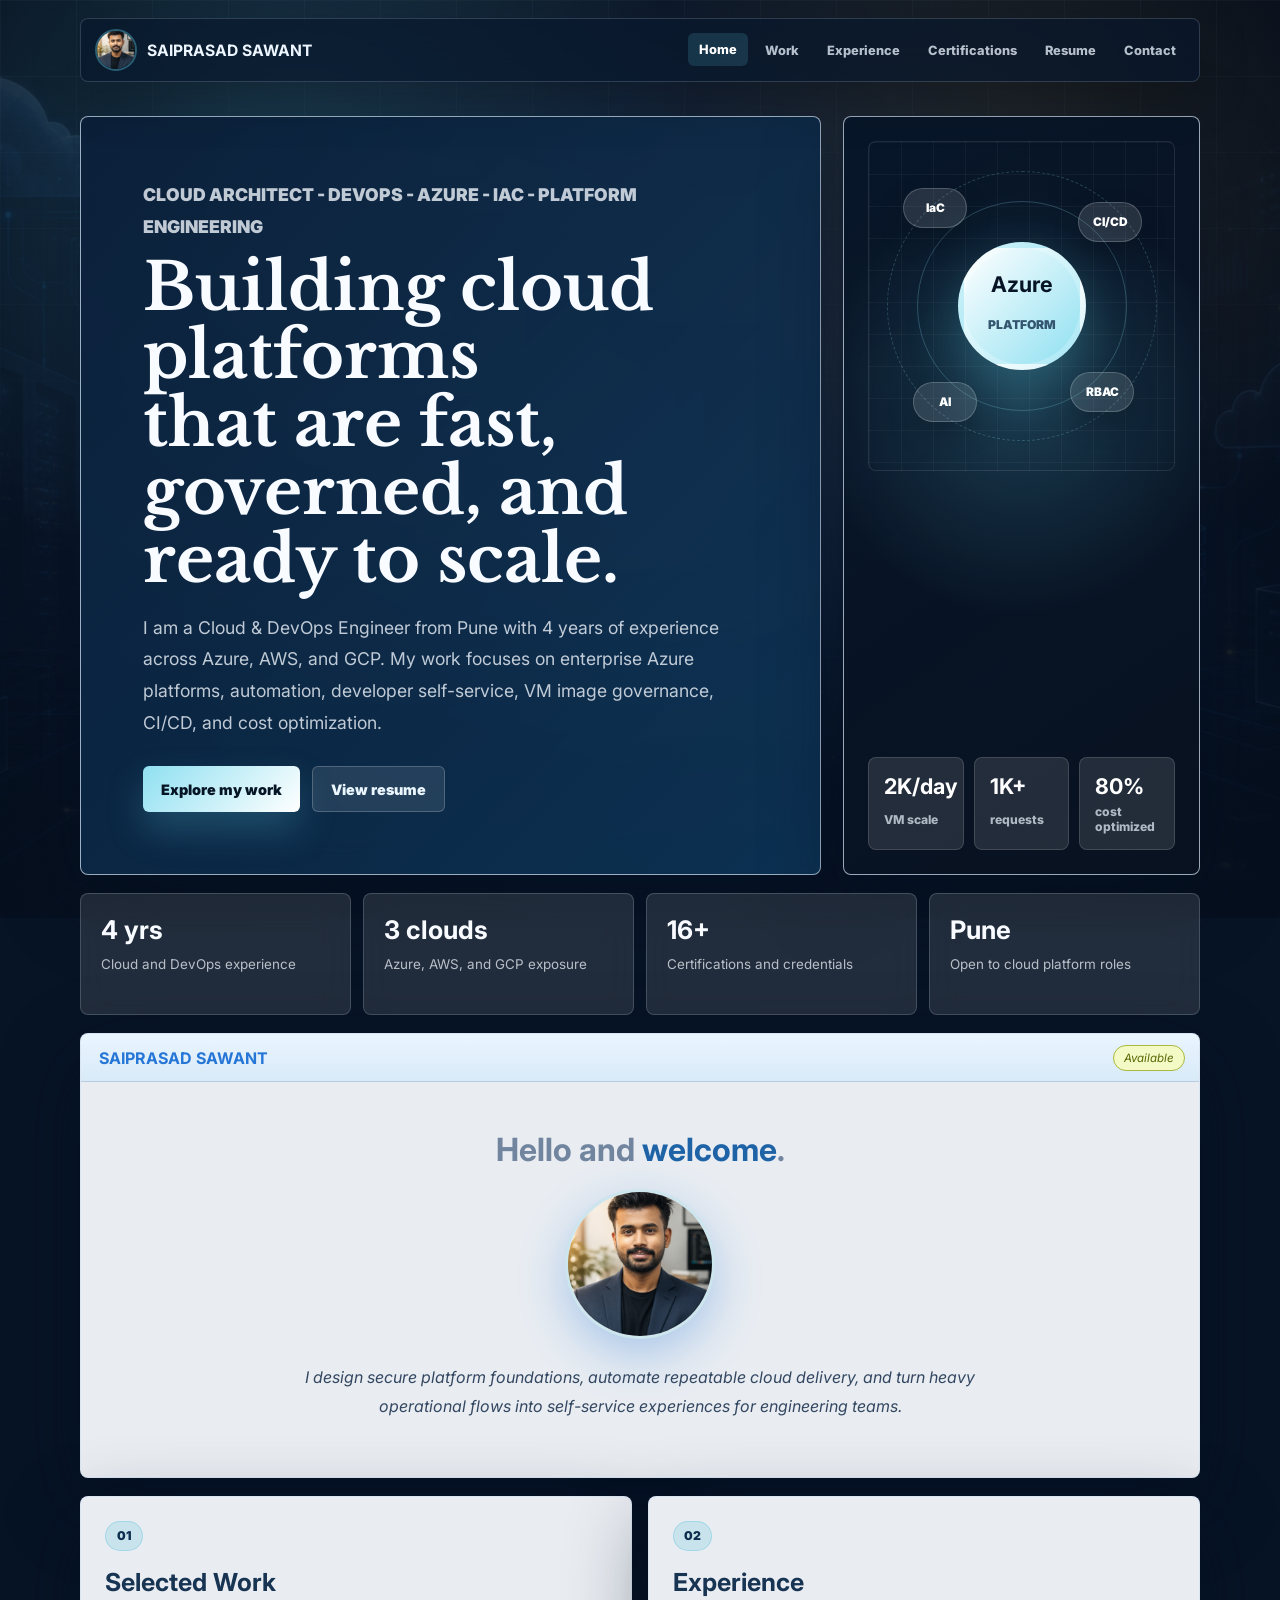
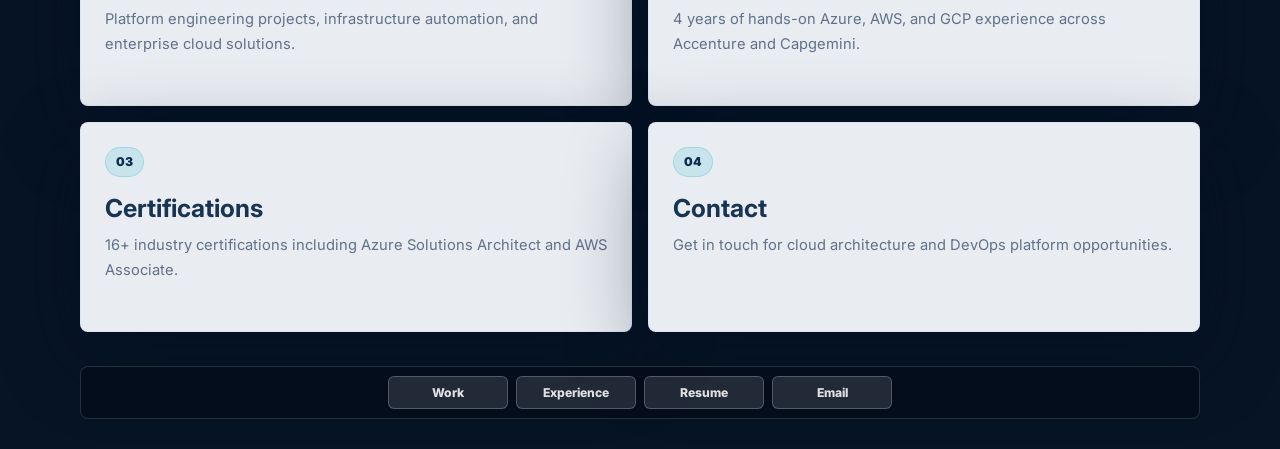
==== index.html @ 16821379 "Portfolio redesign: professional badges, profile photo in header, improved styling" ====
<!doctype html>
<html lang="en">
  <head>
    <meta charset="utf-8" />
    <meta name="viewport" content="width=device-width, initial-scale=1" />
    <meta
      name="description"
      content="Portfolio website for Saiprasad Sawant, Cloud and DevOps Engineer specializing in Azure, platform engineering, IaC, and automation."
    />
    <title>Saiprasad Sawant | Cloud & DevOps Engineer</title>
    <link rel="preconnect" href="https://fonts.googleapis.com" />
    <link rel="preconnect" href="https://fonts.gstatic.com" crossorigin />
    <link
      href="https://fonts.googleapis.com/css2?family=Inter:wght@400;500;600;700;800;900&family=Libre+Baskerville:wght@700&display=swap"
      rel="stylesheet"
    />
    <link rel="stylesheet" href="styles.css" />
  </head>
  <body data-page="home">
    <div class="backdrop" aria-hidden="true"></div>
    <div class="ambient-grid" aria-hidden="true"></div>

    <header class="shell-header">
      <a class="brand" href="index.html" aria-label="Saiprasad Sawant home">
        <img src="assets/profile-photo.jpg" alt="Saiprasad Sawant" class="brand-photo" />
        <strong>Saiprasad Sawant</strong>
      </a>
      <button class="nav-toggle" type="button" aria-label="Open navigation" aria-expanded="false">
        <span></span>
        <span></span>
        <span></span>
      </button>
      <nav class="site-nav" aria-label="Primary navigation">
        <a href="index.html" data-nav="home">Home</a>
        <a href="work.html" data-nav="work">Work</a>
        <a href="experience.html" data-nav="experience">Experience</a>
        <a href="certifications.html" data-nav="certifications">Certifications</a>
        <a href="resume.html" data-nav="resume">Resume</a>
        <a href="contact.html" data-nav="contact">Contact</a>
      </nav>
    </header>

    <main class="page-shell">
      <section class="hero-panel reveal">
        <div class="hero-copy">
          <p class="eyebrow">Cloud Architect - DevOps - Azure - IaC - Platform Engineering</p>
          <h1>Building cloud platforms that are fast, governed, and ready to scale.</h1>
          <p>
            I am a Cloud & DevOps Engineer from Pune with 4 years of experience across Azure,
            AWS, and GCP. My work focuses on enterprise Azure platforms, automation, developer
            self-service, VM image governance, CI/CD, and cost optimization.
          </p>
          <div class="hero-actions">
            <a class="button primary" href="work.html">Explore my work</a>
            <a class="button secondary" href="resume.html" target="_blank" rel="noreferrer">View resume</a>
          </div>
        </div>
        <div class="architecture-card" aria-label="Cloud platform visual summary">
          <div class="architecture-orbit" aria-hidden="true">
            <span class="orbit-ring ring-one"></span>
            <span class="orbit-ring ring-two"></span>
            <span class="orbit-ring ring-three"></span>
            <span class="node node-a">IaC</span>
            <span class="node node-b">CI/CD</span>
            <span class="node node-c">RBAC</span>
            <span class="node node-d">AI</span>
            <div class="core-node">
              <strong>Azure</strong>
              <span>Platform</span>
            </div>
          </div>
          <div class="architecture-stats">
            <div><strong>2K/day</strong><span>VM scale</span></div>
            <div><strong>1K+</strong><span>requests</span></div>
            <div><strong>80%</strong><span>cost optimized</span></div>
          </div>
        </div>
      </section>

      <section class="impact-strip reveal" aria-label="Profile summary">
        <div>
          <strong>4 yrs</strong>
          <span>Cloud and DevOps experience</span>
        </div>
        <div>
          <strong>3 clouds</strong>
          <span>Azure, AWS, and GCP exposure</span>
        </div>
        <div>
          <strong>16+</strong>
          <span>Certifications and credentials</span>
        </div>
        <div>
          <strong>Pune</strong>
          <span>Open to cloud platform roles</span>
        </div>
      </section>

      <section class="window-panel reveal" id="welcome">
        <div class="window-bar">
          <strong>SAIPRASAD SAWANT</strong>
          <span class="availability">Available</span>
        </div>
        <div class="welcome-card">
          <p class="welcome">Hello and <span>welcome</span>.</p>
          <img src="assets/profile-photo.jpg" alt="Saiprasad Sawant" class="profile-photo-large" />
          <p>
            I design secure platform foundations, automate repeatable cloud delivery, and turn
            heavy operational flows into self-service experiences for engineering teams.
          </p>
        </div>
      </section>

      <section class="route-grid reveal" aria-label="Portfolio sections">
        <a class="route-card" href="work.html">
          <span>01</span>
          <h2>Selected Work</h2>
          <p>Platform engineering projects, infrastructure automation, and enterprise cloud solutions.</p>
        </a>
        <a class="route-card" href="experience.html">
          <span>02</span>
          <h2>Experience</h2>
          <p>4 years of hands-on Azure, AWS, and GCP experience across Accenture and Capgemini.</p>
        </a>
        <a class="route-card" href="certifications.html">
          <span>03</span>
          <h2>Certifications</h2>
          <p>16+ industry certifications including Azure Solutions Architect and AWS Associate.</p>
        </a>
        <a class="route-card" href="contact.html">
          <span>04</span>
          <h2>Contact</h2>
          <p>Get in touch for cloud architecture and DevOps platform opportunities.</p>
        </a>
      </section>
    </main>

    <footer class="dock">
      <a href="work.html">Work</a>
      <a href="experience.html">Experience</a>
      <a href="resume.html" target="_blank" rel="noreferrer">Resume</a>
      <a href="mailto:saisawant2506@gmail.com">Email</a>
    </footer>

    <script src="script.js"></script>
  </body>
</html>
---- styles.css ----
:root {
  --bg: #071426;
  --ink: #132238;
  --muted: #617189;
  --line: rgba(196, 215, 235, 0.62);
  --panel: rgba(248, 251, 255, 0.94);
  --panel-strong: #ffffff;
  --blue: #2576d6;
  --blue-dark: #174b87;
  --cyan: #59c2dc;
  --green: #41b883;
  --gold: #d7a642;
  --rose: #d85c72;
  --shadow: 0 26px 80px rgba(2, 13, 31, 0.44);
}

* {
  box-sizing: border-box;
}

html {
  scroll-behavior: smooth;
  overflow-x: hidden;
}

body {
  min-height: 100vh;
  margin: 0;
  color: var(--ink);
  font-family: Inter, Arial, sans-serif;
  background: var(--bg);
  overflow-x: hidden;
}

body::before {
  position: fixed;
  inset: 0;
  z-index: -4;
  content: "";
  background: #071426;
}

a {
  color: inherit;
  text-decoration: none;
}

button,
a {
  -webkit-tap-highlight-color: transparent;
}

button {
  font: inherit;
}

.backdrop {
  position: fixed;
  inset: 0;
  z-index: -3;
  background:
    linear-gradient(180deg, rgba(5, 14, 28, 0.1), rgba(7, 20, 38, 0.9)),
    url("assets/cloud-architecture-bg.png") center / cover no-repeat;
  transform: scale(1.04);
  animation: slow-pan 22s ease-in-out infinite alternate;
}

.backdrop::after {
  position: absolute;
  inset: 0;
  content: "";
  background:
    radial-gradient(circle at 22% 20%, rgba(89, 194, 220, 0.22), transparent 26rem),
    radial-gradient(circle at 78% 22%, rgba(215, 166, 66, 0.13), transparent 24rem),
    linear-gradient(90deg, rgba(5, 14, 28, 0.7), rgba(5, 14, 28, 0.22), rgba(5, 14, 28, 0.78));
}

.ambient-grid {
  position: fixed;
  inset: 0;
  z-index: -2;
  background-image:
    linear-gradient(rgba(255, 255, 255, 0.05) 1px, transparent 1px),
    linear-gradient(90deg, rgba(255, 255, 255, 0.05) 1px, transparent 1px);
  background-size: 76px 76px;
  mask-image: linear-gradient(180deg, rgba(0, 0, 0, 0.55), transparent 72%);
}

.shell-header {
  position: sticky;
  top: 18px;
  z-index: 50;
  display: flex;
  align-items: center;
  justify-content: space-between;
  width: min(1120px, calc(100% - 32px));
  min-height: 64px;
  margin: 18px auto 0;
  padding: 10px 12px 10px 14px;
  color: #edf6ff;
  background: rgba(8, 23, 43, 0.68);
  border: 1px solid rgba(207, 226, 246, 0.18);
  border-radius: 8px;
  box-shadow: 0 16px 50px rgba(0, 0, 0, 0.24);
  backdrop-filter: blur(18px);
}

.brand {
  display: inline-flex;
  align-items: center;
  gap: 10px;
  min-width: 0;
}

.brand-photo {
  width: 42px;
  height: 42px;
  border-radius: 50%;
  object-fit: cover;
  border: 2px solid rgba(89, 194, 220, 0.4);
}

.brand span,
.avatar {
  display: grid;
  place-items: center;
  width: 42px;
  height: 42px;
  color: #ffffff;
  font-weight: 900;
  background: linear-gradient(135deg, #1f74d1, #59c2dc 58%, #d7a642);
  border: 2px solid rgba(255, 255, 255, 0.58);
  border-radius: 50%;
  box-shadow: 0 10px 26px rgba(37, 118, 214, 0.35);
}

.brand strong {
  overflow: hidden;
  font-size: 0.98rem;
  text-overflow: ellipsis;
  text-transform: uppercase;
  white-space: nowrap;
}

.site-nav {
  display: flex;
  align-items: center;
  gap: 6px;
}

.site-nav a {
  padding: 9px 11px;
  color: rgba(237, 246, 255, 0.76);
  border-radius: 6px;
  font-size: 0.8rem;
  font-weight: 800;
  transition: color 160ms ease, background 160ms ease, transform 160ms ease;
}

.site-nav a:hover,
.site-nav a.is-active {
  color: #ffffff;
  background: rgba(89, 194, 220, 0.17);
  transform: translateY(-1px);
}

.nav-toggle {
  display: none;
  width: 42px;
  height: 42px;
  border: 1px solid rgba(207, 226, 246, 0.24);
  border-radius: 6px;
  background: rgba(255, 255, 255, 0.09);
  cursor: pointer;
}

.nav-toggle span {
  display: block;
  width: 18px;
  height: 2px;
  margin: 4px auto;
  background: #d9ecff;
}

.page-shell {
  width: min(1120px, calc(100% - 32px));
  margin: 34px auto 34px;
}

.hero-panel {
  display: grid;
  grid-template-columns: minmax(0, 1.35fr) minmax(300px, 0.65fr);
  gap: 22px;
  align-items: stretch;
}

.hero-panel > *,
.route-grid > *,
.case-grid > *,
.badge-grid > * {
  min-width: 0;
}

.hero-copy,
.architecture-card,
.window-panel,
.route-card,
.page-title,
.case-card,
.toolkit-panel,
.experience-card,
.education-panel,
.badge-card,
.credential-wall,
.contact-hero,
.contact-grid a,
.contact-grid div,
.availability-panel {
  border: 1px solid rgba(213, 228, 244, 0.72);
  box-shadow: var(--shadow);
  backdrop-filter: blur(18px);
}

.hero-copy {
  min-height: 500px;
  padding: clamp(30px, 5vw, 62px);
  color: #f8fbff;
  background:
    linear-gradient(135deg, rgba(10, 30, 56, 0.94), rgba(14, 54, 89, 0.86)),
    linear-gradient(180deg, rgba(255, 255, 255, 0.08), transparent);
  border-radius: 8px;
  overflow: hidden;
}

.hero-copy h1,
.page-title h1,
.contact-hero h1 {
  margin: 12px 0 18px;
  font-family: "Libre Baskerville", Georgia, serif;
  font-size: clamp(2.25rem, 5.1vw, 4.35rem);
  line-height: 1.04;
  letter-spacing: 0;
  text-wrap: balance;
}

.hero-copy p,
.page-title p,
.contact-hero p {
  max-width: 720px;
  margin: 0;
  color: rgba(244, 248, 255, 0.78);
  font-size: clamp(1rem, 1.4vw, 1.1rem);
  line-height: 1.8;
}

.eyebrow {
  color: #8fe0f1;
  font-size: 0.75rem;
  font-weight: 900;
  letter-spacing: 0;
  text-transform: uppercase;
}

.hero-actions,
.contact-actions {
  display: flex;
  flex-wrap: wrap;
  gap: 12px;
  margin-top: 28px;
}

.button {
  display: inline-flex;
  align-items: center;
  justify-content: center;
  min-height: 46px;
  padding: 0 18px;
  border-radius: 6px;
  font-size: 0.9rem;
  font-weight: 900;
  transition: transform 160ms ease, box-shadow 160ms ease, background 160ms ease;
}

.button:hover {
  transform: translateY(-2px);
}

.button.primary {
  color: #061525;
  background: linear-gradient(135deg, #8fe0f1, #ffffff);
  box-shadow: 0 18px 36px rgba(89, 194, 220, 0.25);
}

.button.secondary {
  color: #eaf7ff;
  background: rgba(255, 255, 255, 0.1);
  border: 1px solid rgba(255, 255, 255, 0.2);
}

.architecture-card {
  display: grid;
  align-content: space-between;
  gap: 22px;
  min-height: 500px;
  padding: 24px;
  overflow: hidden;
  color: #eaf7ff;
  background:
    radial-gradient(circle at 50% 38%, rgba(89, 194, 220, 0.22), transparent 42%),
    linear-gradient(145deg, rgba(7, 22, 41, 0.96), rgba(9, 18, 33, 0.92));
  border-radius: 8px;
}

.architecture-orbit {
  position: relative;
  min-height: 330px;
  border: 1px solid rgba(255, 255, 255, 0.1);
  border-radius: 8px;
  background:
    linear-gradient(rgba(255, 255, 255, 0.04) 1px, transparent 1px),
    linear-gradient(90deg, rgba(255, 255, 255, 0.04) 1px, transparent 1px);
  background-size: 32px 32px;
}

.orbit-ring {
  position: absolute;
  inset: 50%;
  display: block;
  border: 1px solid rgba(143, 224, 241, 0.24);
  border-radius: 50%;
  transform: translate(-50%, -50%);
}

.ring-one {
  width: 210px;
  height: 210px;
}

.ring-two {
  width: 270px;
  height: 270px;
  border-style: dashed;
  animation: rotate-orbit 18s linear infinite;
}

.ring-three {
  width: 118px;
  height: 118px;
  border-color: rgba(215, 166, 66, 0.42);
}

.core-node {
  position: absolute;
  top: 50%;
  left: 50%;
  display: grid;
  place-items: center;
  width: 128px;
  height: 128px;
  color: #071426;
  background: linear-gradient(135deg, #ffffff, #8fe0f1);
  border: 6px solid rgba(255, 255, 255, 0.22);
  border-radius: 50%;
  box-shadow: 0 22px 52px rgba(89, 194, 220, 0.3);
  transform: translate(-50%, -50%);
}

.core-node strong {
  font-size: 1.35rem;
}

.core-node span {
  margin-top: -34px;
  color: #34566f;
  font-size: 0.76rem;
  font-weight: 900;
  text-transform: uppercase;
}

.node {
  position: absolute;
  display: grid;
  place-items: center;
  min-width: 64px;
  min-height: 40px;
  padding: 0 12px;
  color: #ffffff;
  background: rgba(255, 255, 255, 0.12);
  border: 1px solid rgba(255, 255, 255, 0.2);
  border-radius: 999px;
  font-size: 0.74rem;
  font-weight: 900;
  box-shadow: 0 12px 28px rgba(0, 0, 0, 0.18);
  animation: float-card 5s ease-in-out infinite;
}

.node-a {
  top: 46px;
  left: 34px;
}

.node-b {
  top: 60px;
  right: 32px;
  animation-delay: 400ms;
}

.node-c {
  right: 40px;
  bottom: 58px;
  animation-delay: 800ms;
}

.node-d {
  bottom: 48px;
  left: 44px;
  animation-delay: 1200ms;
}

.architecture-stats {
  display: grid;
  grid-template-columns: repeat(3, minmax(0, 1fr));
  gap: 10px;
}

.architecture-stats div {
  display: grid;
  gap: 5px;
  min-height: 86px;
  padding: 15px;
  background: rgba(255, 255, 255, 0.11);
  border: 1px solid rgba(255, 255, 255, 0.14);
  border-radius: 8px;
}

.architecture-stats strong {
  color: #ffffff;
  font-size: 1.35rem;
}

.architecture-stats span {
  color: rgba(234, 247, 255, 0.7);
  font-size: 0.76rem;
  font-weight: 800;
}

.impact-strip {
  display: grid;
  grid-template-columns: repeat(4, minmax(0, 1fr));
  gap: 12px;
  margin-top: 18px;
}

.impact-strip div {
  min-height: 122px;
  padding: 20px;
  color: #f8fbff;
  background: rgba(255, 255, 255, 0.11);
  border: 1px solid rgba(213, 228, 244, 0.2);
  border-radius: 8px;
  backdrop-filter: blur(16px);
  transition: transform 160ms ease, background 160ms ease;
}

.impact-strip div:hover {
  background: rgba(255, 255, 255, 0.16);
  transform: translateY(-4px);
}

.impact-strip strong {
  display: block;
  margin-bottom: 8px;
  font-size: 1.6rem;
}

.impact-strip span {
  color: rgba(244, 248, 255, 0.72);
  font-size: 0.84rem;
  line-height: 1.5;
}

.window-panel {
  position: relative;
  margin-top: 18px;
  overflow: hidden;
  background: var(--panel);
  border-radius: 8px;
}

.window-bar {
  display: grid;
  grid-template-columns: 1fr auto;
  align-items: center;
  min-height: 48px;
  padding: 0 14px 0 18px;
  color: var(--blue);
  background: linear-gradient(180deg, #eaf5ff, #d8eaf8);
  border-bottom: 1px solid #b8cbdf;
}

.availability {
  justify-self: end;
  padding: 5px 10px;
  color: #5d6805;
  background: #f3fac5;
  border: 1px solid #aab83c;
  border-radius: 999px;
  font-size: 0.72rem;
  font-style: italic;
}

.welcome-card {
  display: grid;
  justify-items: center;
  padding: 48px clamp(22px, 6vw, 76px) 56px;
  text-align: center;
  overflow: visible;
}

.welcome {
  margin: 0 0 20px;
  color: #71859f;
  font-size: clamp(1.35rem, 3vw, 2rem);
  font-weight: 700;
}

.welcome span {
  color: #1f63a7;
}

.avatar {
  width: 70px;
  height: 70px;
  margin-bottom: 16px;
}

.profile-photo {
  width: 120px;
  height: 120px;
  margin-bottom: 16px;
  border-radius: 50%;
  object-fit: cover;
  box-shadow: 0 12px 32px rgba(37, 118, 214, 0.24);
}

.profile-photo-large {
  width: 150px;
  height: 150px;
  margin-bottom: 24px;
  border-radius: 50%;
  object-fit: cover;
  box-shadow: 0 16px 48px rgba(37, 118, 214, 0.32);
  border: 3px solid rgba(89, 194, 220, 0.2);
}

.welcome-card p:last-child {
  max-width: 720px;
  margin: 0;
  color: #334761;
  font-size: 1rem;
  font-style: italic;
  line-height: 1.8;
}

.route-grid,
.case-grid,
.badge-grid {
  display: grid;
  grid-template-columns: repeat(2, minmax(0, 1fr));
  gap: 16px;
  margin-top: 18px;
}

.route-card,
.case-card,
.badge-card,
.toolkit-panel,
.experience-card,
.education-panel,
.contact-hero,
.availability-panel,
.credential-wall {
  background: var(--panel);
  border-radius: 8px;
}

.route-card {
  min-height: 210px;
  padding: 24px;
  transition: transform 180ms ease, background 180ms ease, border-color 180ms ease;
}

.route-card:hover {
  background: #ffffff;
  border-color: rgba(89, 194, 220, 0.8);
  transform: translateY(-6px);
}

.route-card span,
.case-index {
  display: inline-flex;
  align-items: center;
  justify-content: center;
  min-width: 38px;
  height: 30px;
  padding: 0 10px;
  color: #0e2e4f;
  background: rgba(89, 194, 220, 0.22);
  border: 1px solid rgba(89, 194, 220, 0.36);
  border-radius: 999px;
  font-size: 0.76rem;
  font-weight: 900;
}

.route-card h2,
.case-card h2,
.toolkit-panel h2,
.role-heading h2,
.education-panel h2,
.badge-card h2,
.availability-panel h2 {
  margin: 16px 0 10px;
  color: #183453;
  font-size: clamp(1.2rem, 2vw, 1.55rem);
}

.route-card p,
.case-card p,
.toolkit-panel p,
.role-heading p,
.education-panel p,
.badge-card p,
.availability-panel p {
  margin: 0;
  color: var(--muted);
  font-size: 0.92rem;
  line-height: 1.7;
}

.page-title {
  padding: clamp(28px, 5vw, 56px);
  color: #f8fbff;
  background: rgba(8, 23, 43, 0.72);
  border-radius: 8px;
}

.page-title h1,
.contact-hero h1 {
  max-width: 900px;
  font-size: clamp(2.1rem, 4.4vw, 3.85rem);
}

.case-grid {
  grid-template-columns: repeat(2, minmax(0, 1fr));
}

.case-card {
  min-height: 360px;
  padding: 26px;
  transition: transform 180ms ease, background 180ms ease;
}

.case-card.featured {
  background: linear-gradient(135deg, #ffffff, #eef8ff);
}

.case-card:hover,
.badge-card:hover,
.experience-card:hover {
  transform: translateY(-5px);
}

.case-card ul,
.impact-list {
  display: grid;
  gap: 10px;
  padding-left: 20px;
  margin: 18px 0 0;
  color: #344a63;
  line-height: 1.65;
}

.toolkit-panel,
.availability-panel {
  display: grid;
  gap: 20px;
  margin-top: 18px;
  padding: 28px;
}

.skill-cloud {
  display: flex;
  flex-wrap: wrap;
  gap: 10px;
}

.skill-cloud span,
.credential-wall span {
  padding: 9px 12px;
  color: #24445f;
  background: #edf6ff;
  border: 1px solid #d5e7f6;
  border-radius: 999px;
  font-size: 0.82rem;
  font-weight: 800;
}

.experience-story {
  display: grid;
  gap: 18px;
  margin-top: 18px;
}

.experience-card {
  padding: clamp(22px, 4vw, 34px);
  transition: transform 180ms ease;
}

.role-heading {
  display: grid;
  gap: 4px;
}

.role-heading h2 {
  margin-top: 4px;
}

.role-date {
  color: var(--blue);
  font-size: 0.82rem;
  font-weight: 900;
  text-transform: uppercase;
}

.impact-metrics {
  display: grid;
  grid-template-columns: repeat(3, minmax(0, 1fr));
  gap: 10px;
  margin: 20px 0;
}

.impact-metrics span {
  display: grid;
  gap: 4px;
  min-height: 86px;
  padding: 15px;
  color: #4a5f78;
  background: #f0f7ff;
  border: 1px solid #d9e9f7;
  border-radius: 8px;
  font-size: 0.8rem;
  font-weight: 800;
}

.impact-metrics strong {
  color: #17395d;
  font-size: 1.3rem;
}

.education-panel {
  display: flex;
  align-items: center;
  justify-content: space-between;
  gap: 18px;
  margin-top: 18px;
  padding: 26px;
}

.education-panel strong {
  display: grid;
  place-items: center;
  width: 96px;
  height: 96px;
  color: #ffffff;
  background: linear-gradient(135deg, var(--blue), var(--cyan));
  border-radius: 50%;
  box-shadow: 0 18px 36px rgba(37, 118, 214, 0.26);
}

.badge-card {
  display: grid;
  grid-template-columns: 116px 1fr;
  gap: 18px;
  align-items: center;
  min-height: 168px;
  padding: 22px;
  transition: transform 180ms ease, border-color 180ms ease;
}

.badge-card:hover {
  border-color: rgba(89, 194, 220, 0.78);
}

.badge-card img {
  width: 108px;
  height: 108px;
  object-fit: contain;
  filter: drop-shadow(0 12px 20px rgba(20, 54, 92, 0.18));
}

.credential-wall {
  display: flex;
  flex-wrap: wrap;
  gap: 10px;
  margin-top: 18px;
  padding: 24px;
}

.contact-hero {
  display: grid;
  grid-template-columns: 1fr auto;
  gap: 24px;
  align-items: end;
  padding: clamp(28px, 5vw, 56px);
  color: #f8fbff;
  background: rgba(8, 23, 43, 0.76);
  border-radius: 8px;
}

.contact-actions {
  justify-content: flex-end;
  min-width: 230px;
}

.contact-grid {
  display: grid;
  grid-template-columns: repeat(3, minmax(0, 1fr));
  gap: 14px;
  margin-top: 18px;
}

.contact-grid a,
.contact-grid div {
  display: grid;
  gap: 8px;
  min-height: 124px;
  padding: 22px;
  overflow-wrap: anywhere;
  background: var(--panel);
  border-radius: 8px;
}

.contact-grid span {
  color: var(--blue);
  font-size: 0.76rem;
  font-weight: 900;
  text-transform: uppercase;
}

.contact-grid strong {
  color: #1b3858;
  font-size: 1rem;
}

.dock {
  width: min(1120px, calc(100% - 32px));
  margin: 0 auto 30px;
  display: flex;
  justify-content: center;
  gap: 8px;
  padding: 9px 12px;
  background: rgba(3, 9, 18, 0.42);
  border: 1px solid rgba(255, 255, 255, 0.14);
  border-radius: 8px;
  backdrop-filter: blur(14px);
}

.dock a {
  min-width: 120px;
  padding: 8px 12px;
  color: rgba(255, 255, 255, 0.86);
  background: rgba(255, 255, 255, 0.12);
  border: 1px solid rgba(255, 255, 255, 0.22);
  border-radius: 6px;
  font-size: 0.76rem;
  font-weight: 800;
  text-align: center;
}

.dock a:hover {
  color: #ffffff;
  background: rgba(37, 118, 214, 0.5);
}

.reveal {
  opacity: 0;
  transform: translateY(18px);
}

.reveal.is-visible {
  opacity: 1;
  transform: translateY(0);
  transition: opacity 650ms ease, transform 650ms ease;
}

.route-card:nth-child(2),
.case-card:nth-child(2),
.badge-card:nth-child(2) {
  transition-delay: 80ms;
}

.route-card:nth-child(3),
.case-card:nth-child(3),
.badge-card:nth-child(3) {
  transition-delay: 150ms;
}

.route-card:nth-child(4),
.case-card:nth-child(4),
.badge-card:nth-child(4) {
  transition-delay: 220ms;
}

.resume-body {
  color: #17283d;
  background: #eef3f8;
}

.resume-body::before,
.resume-body .backdrop,
.resume-body .ambient-grid {
  display: none;
}

.resume-toolbar {
  position: sticky;
  top: 0;
  z-index: 5;
  display: flex;
  justify-content: center;
  align-items: center;
  gap: 10px;
  padding: 12px;
  background: rgba(238, 243, 248, 0.86);
  border-bottom: 1px solid #d4dee9;
  backdrop-filter: blur(12px);
}

.resume-toolbar a,
.resume-toolbar button {
  display: inline-flex;
  align-items: center;
  justify-content: center;
  min-width: 86px;
  min-height: 44px;
  padding: 0 14px;
  color: #ffffff;
  background: #1f63a7;
  border: 0;
  border-radius: 6px;
  font-weight: 800;
  cursor: pointer;
}

.resume-document {
  width: min(900px, calc(100% - 28px));
  margin: 28px auto 56px;
  padding: clamp(28px, 5vw, 58px);
  background: #ffffff;
  border: 1px solid #d6e0ea;
  border-radius: 8px;
  box-shadow: 0 24px 70px rgba(35, 59, 88, 0.18);
}

.resume-head {
  text-align: center;
}

.resume-document h1 {
  margin: 0 0 8px;
  font-size: clamp(2rem, 4vw, 3rem);
  text-transform: uppercase;
}

.resume-document h2 {
  margin: 28px 0 10px;
  padding-bottom: 8px;
  color: #174b87;
  border-bottom: 1px solid #d8e4ef;
  font-size: 1rem;
  text-transform: uppercase;
}

.resume-document h3 {
  margin: 18px 0 6px;
  color: #17283d;
}

.resume-document p,
.resume-document li {
  color: #344a63;
  line-height: 1.65;
}

.resume-document ul {
  padding-left: 20px;
}

@keyframes slow-pan {
  from {
    transform: scale(1.04) translate3d(-10px, -8px, 0);
  }
  to {
    transform: scale(1.08) translate3d(12px, 8px, 0);
  }
}

@keyframes float-card {
  0%,
  100% {
    transform: translateY(0);
  }
  50% {
    transform: translateY(-6px);
  }
}

@keyframes rotate-orbit {
  from {
    transform: translate(-50%, -50%) rotate(0deg);
  }
  to {
    transform: translate(-50%, -50%) rotate(360deg);
  }
}

@media (prefers-reduced-motion: reduce) {
  *,
  *::before,
  *::after {
    scroll-behavior: auto !important;
    animation-duration: 0.001ms !important;
    animation-iteration-count: 1 !important;
    transition-duration: 0.001ms !important;
  }

  .reveal {
    opacity: 1;
    transform: none;
  }
}

@media (max-width: 900px) {
  .shell-header {
    top: 10px;
    width: min(100% - 20px, 1120px);
  }

  .nav-toggle {
    display: block;
  }

  .site-nav {
    position: absolute;
    top: calc(100% + 10px);
    right: 0;
    left: 0;
    display: grid;
    gap: 4px;
    padding: 10px;
    background: rgba(8, 23, 43, 0.96);
    border: 1px solid rgba(207, 226, 246, 0.18);
    border-radius: 8px;
    box-shadow: 0 22px 60px rgba(0, 0, 0, 0.3);
    opacity: 0;
    pointer-events: none;
    transform: translateY(-8px);
    transition: opacity 160ms ease, transform 160ms ease;
  }

  .site-nav.is-open {
    opacity: 1;
    pointer-events: auto;
    transform: translateY(0);
  }

  .site-nav a {
    padding: 13px 14px;
  }

  .hero-panel,
  .contact-hero {
    grid-template-columns: 1fr;
  }

  .hero-copy {
    min-height: auto;
  }

  .architecture-card {
    min-height: auto;
  }

  .impact-strip,
  .impact-metrics,
  .contact-grid {
    grid-template-columns: repeat(2, minmax(0, 1fr));
  }

  .contact-actions {
    justify-content: flex-start;
  }
}

@media (max-width: 700px) {
  .page-shell {
    width: min(100% - 18px, 1120px);
    margin-top: 22px;
  }

  .brand strong {
    max-width: 180px;
  }

  .hero-copy h1,
  .page-title h1,
  .contact-hero h1 {
    font-size: clamp(1.95rem, 8.6vw, 2.45rem);
  }

  .architecture-orbit {
    min-height: 280px;
  }

  .ring-one {
    width: 170px;
    height: 170px;
  }

  .ring-two {
    width: 220px;
    height: 220px;
  }

  .core-node {
    width: 108px;
    height: 108px;
  }

  .node {
    min-width: 54px;
    min-height: 34px;
    font-size: 0.68rem;
  }

  .architecture-stats {
    grid-template-columns: 1fr;
  }

  .impact-strip,
  .route-grid,
  .case-grid,
  .badge-grid,
  .impact-metrics,
  .contact-grid {
    grid-template-columns: 1fr;
  }

  .badge-card {
    grid-template-columns: 86px 1fr;
  }

  .badge-card img {
    width: 82px;
    height: 82px;
  }

  .education-panel {
    align-items: flex-start;
    flex-direction: column;
  }

  .dock {
    flex-wrap: wrap;
  }

  .dock a {
    flex: 1 1 calc(50% - 12px);
    min-width: 0;
  }
}

@media (max-width: 430px) {
  .shell-header {
    min-height: 58px;
  }

  .brand span {
    width: 36px;
    height: 36px;
  }

  .brand strong {
    max-width: 142px;
    font-size: 0.82rem;
  }

  .hero-actions,
  .contact-actions,
  .resume-toolbar {
    display: grid;
  }

  .hero-copy,
  .page-title,
  .contact-hero {
    padding: 24px;
  }

  .button,
  .resume-toolbar a,
  .resume-toolbar button {
    width: 100%;
  }

  .availability {
    display: none;
  }
}

@media print {
  .resume-toolbar {
    display: none;
  }

  .resume-document {
    width: 100%;
    margin: 0;
    padding: 0;
    border: 0;
    box-shadow: none;
  }
}
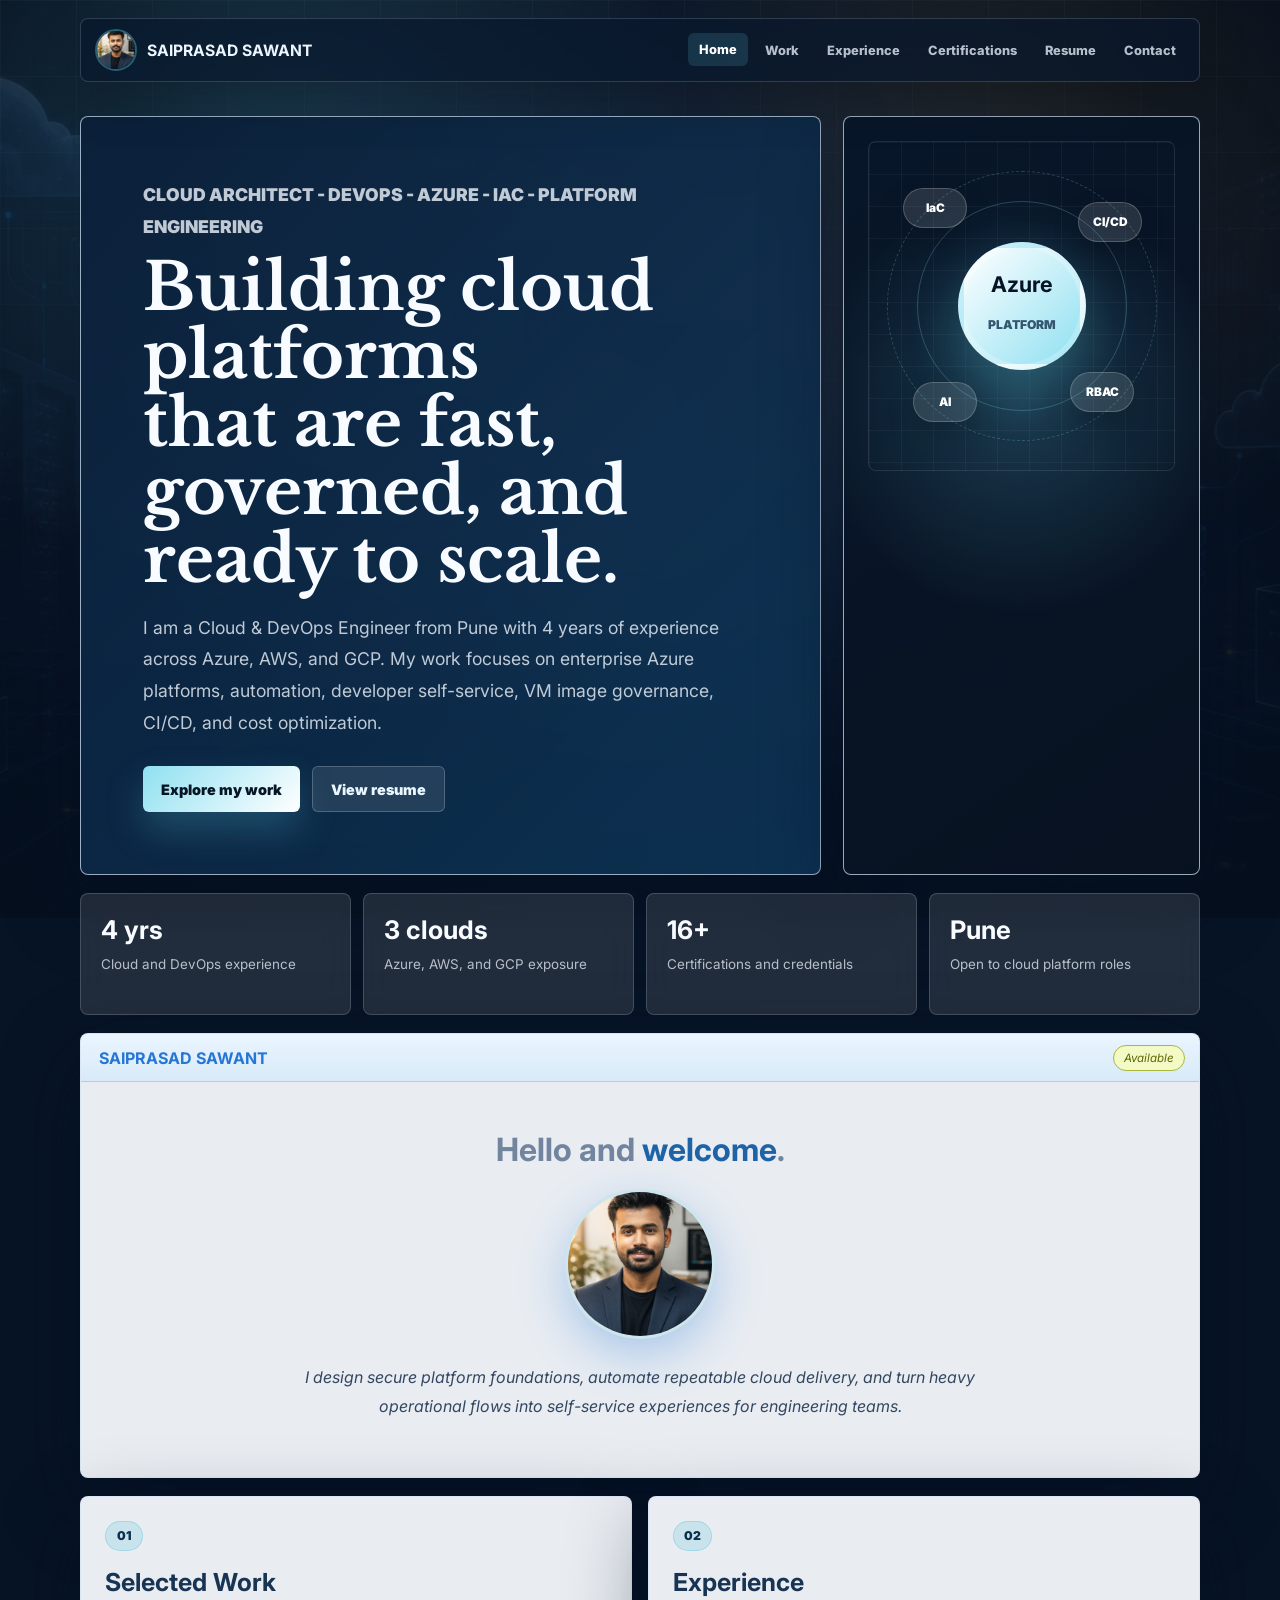
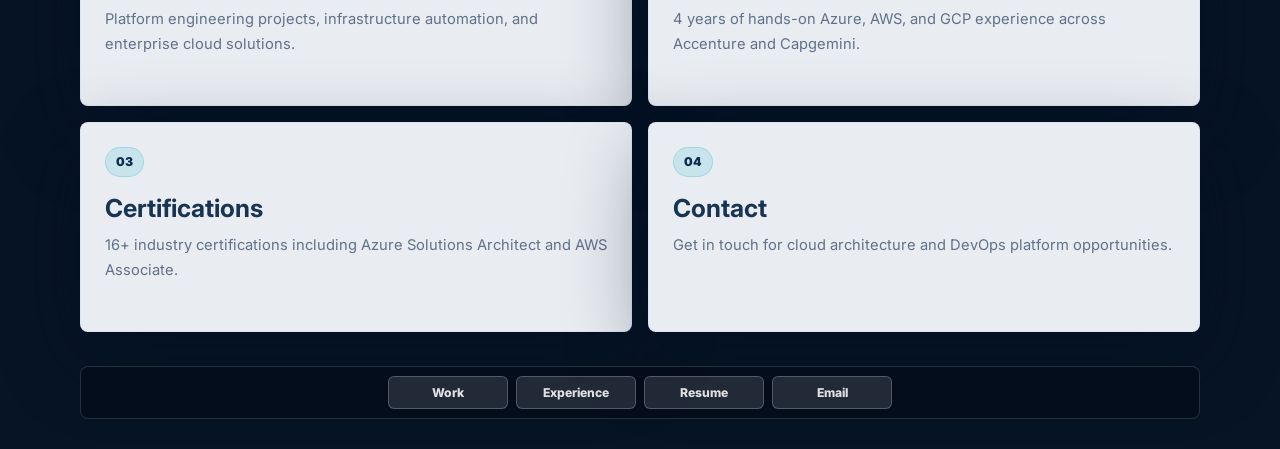
==== commit d5b7b9dc: "Upgrade certification badges to professional certified designs and remove limiting homepage stats - " ====
--- a/index.html
+++ b/index.html
@@ -68,11 +68,6 @@
               <strong>Azure</strong>
               <span>Platform</span>
             </div>
-          </div>
-          <div class="architecture-stats">
-            <div><strong>2K/day</strong><span>VM scale</span></div>
-            <div><strong>1K+</strong><span>requests</span></div>
-            <div><strong>80%</strong><span>cost optimized</span></div>
           </div>
         </div>
       </section>
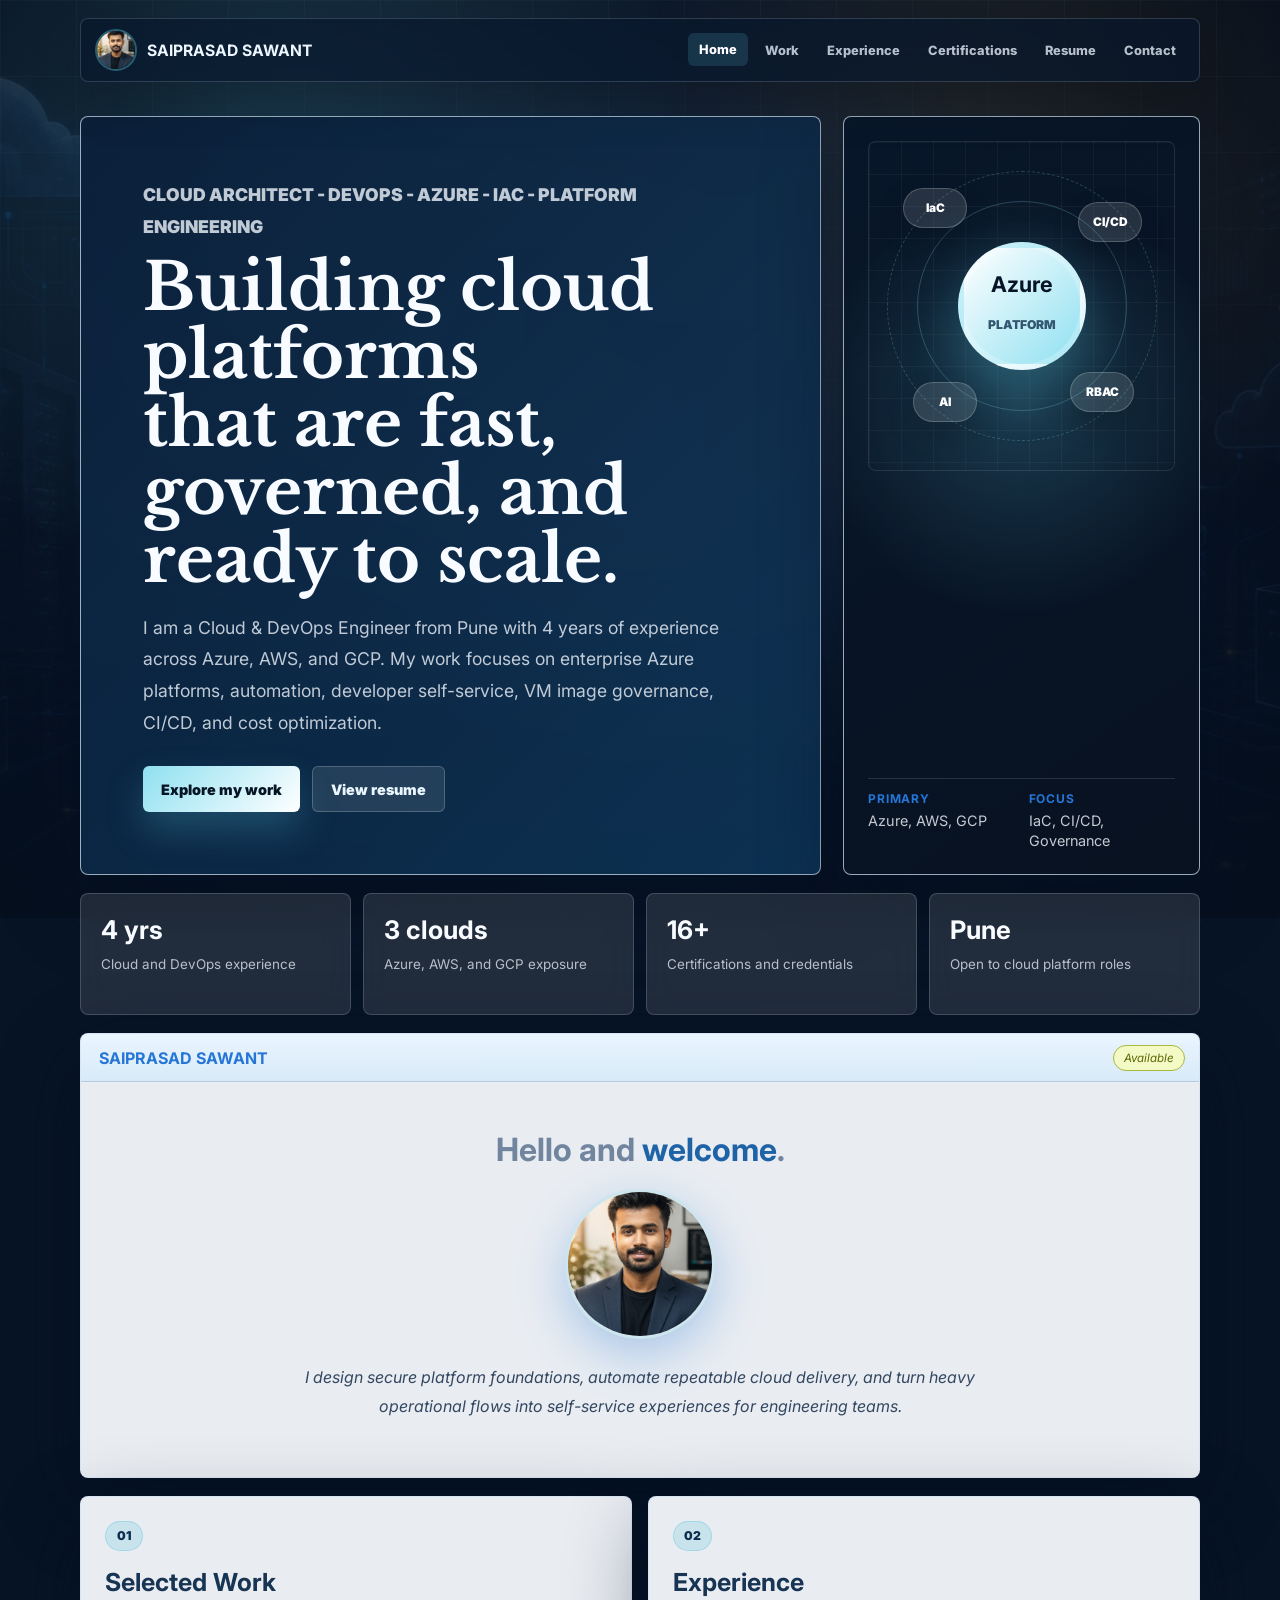
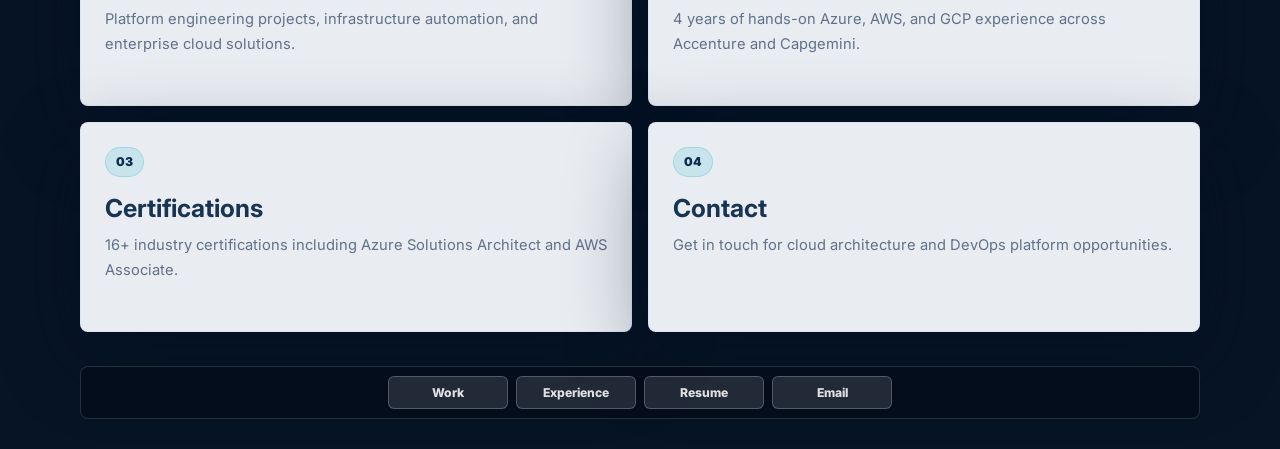
==== commit aae81394: "Use official certification badges and add platform info to homepage - Replaced custom badge SVGs wit" ====
--- a/index.html
+++ b/index.html
@@ -67,6 +67,16 @@
             <div class="core-node">
               <strong>Azure</strong>
               <span>Platform</span>
+            </div>
+          </div>
+          <div class="platforms-info">
+            <div class="platform-item">
+              <strong>Primary</strong>
+              <span>Azure, AWS, GCP</span>
+            </div>
+            <div class="platform-item">
+              <strong>Focus</strong>
+              <span>IaC, CI/CD, Governance</span>
             </div>
           </div>
         </div>
--- a/styles.css
+++ b/styles.css
@@ -487,6 +487,33 @@
   border-radius: 8px;
 }
 
+.platforms-info {
+  display: flex;
+  gap: 14px;
+  margin-top: 12px;
+  padding-top: 12px;
+  border-top: 1px solid rgba(213, 228, 244, 0.15);
+}
+
+.platform-item {
+  flex: 1;
+  color: #f8fbff;
+}
+
+.platform-item strong {
+  display: block;
+  font-size: 0.75rem;
+  text-transform: uppercase;
+  letter-spacing: 0.8px;
+  color: var(--blue);
+  margin-bottom: 4px;
+}
+
+.platform-item span {
+  font-size: 0.9rem;
+  color: rgba(244, 248, 255, 0.8);
+}
+
 .window-bar {
   display: grid;
   grid-template-columns: 1fr auto;
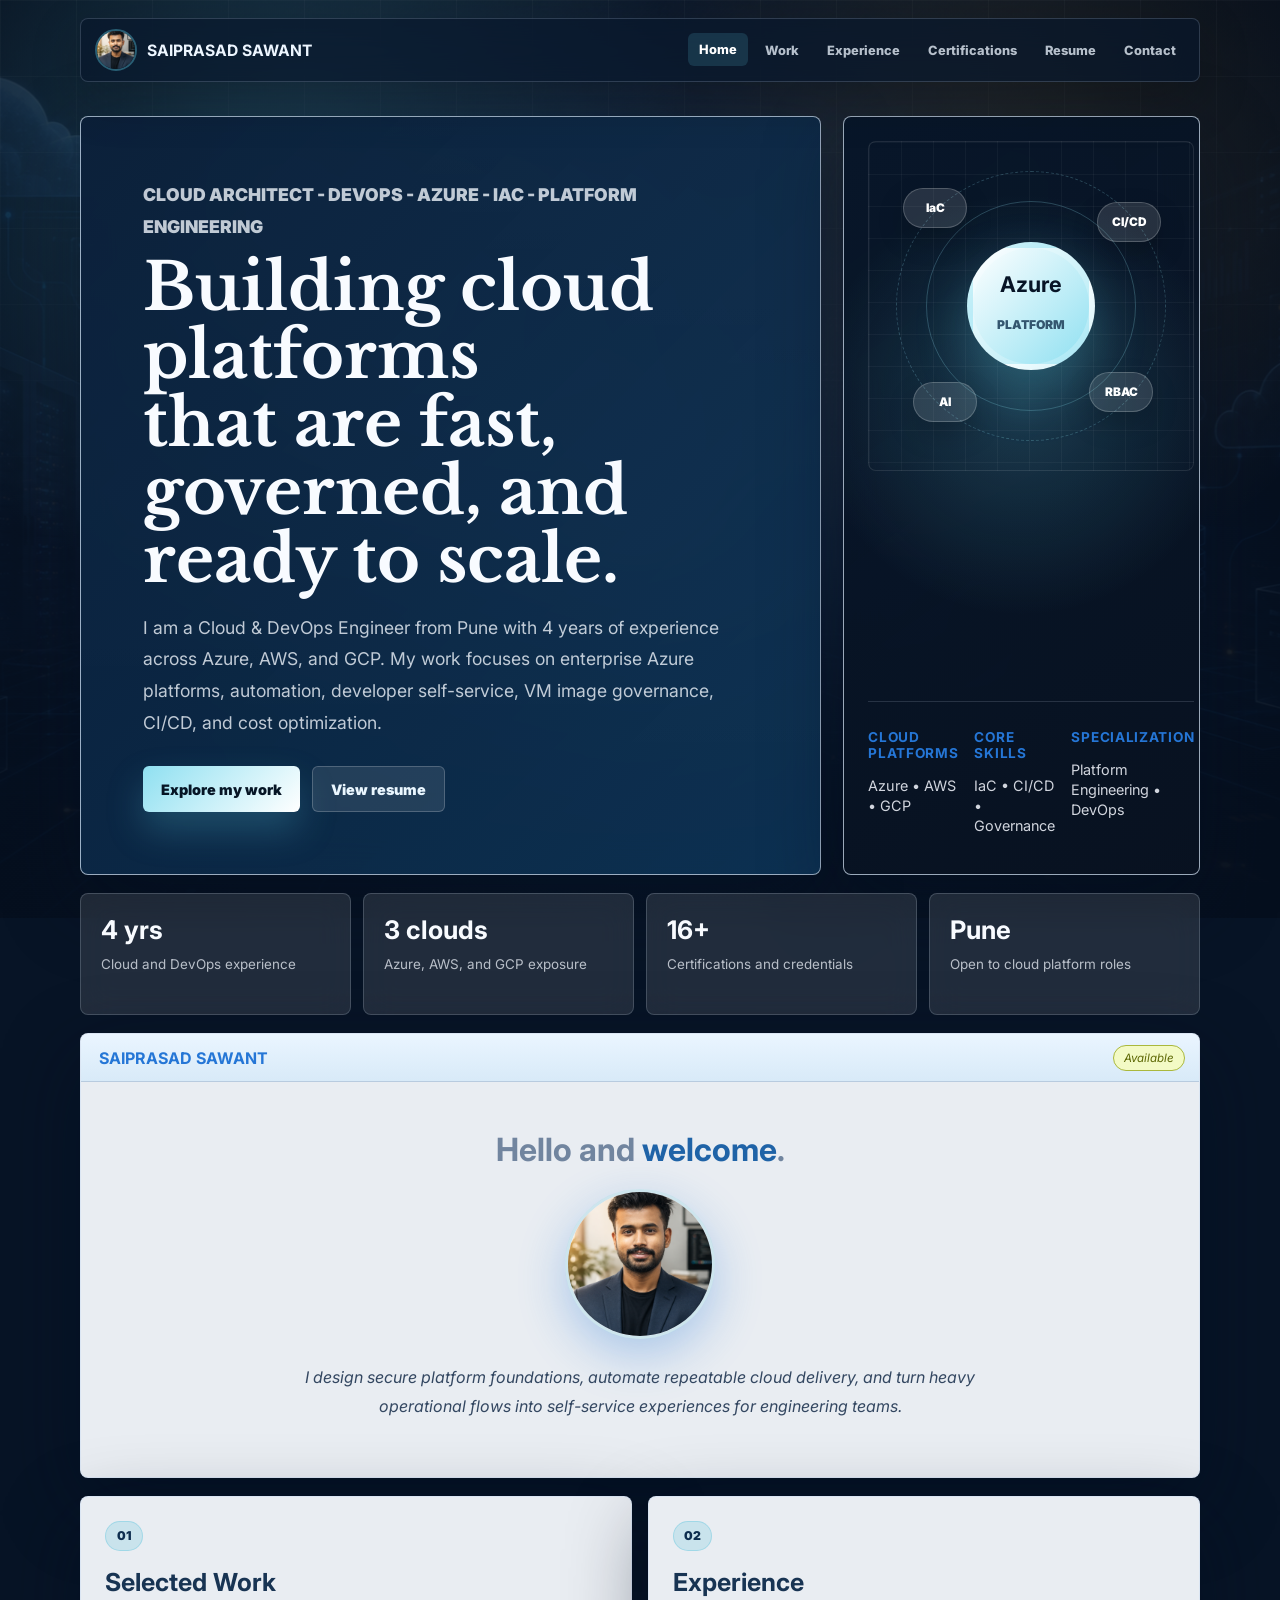
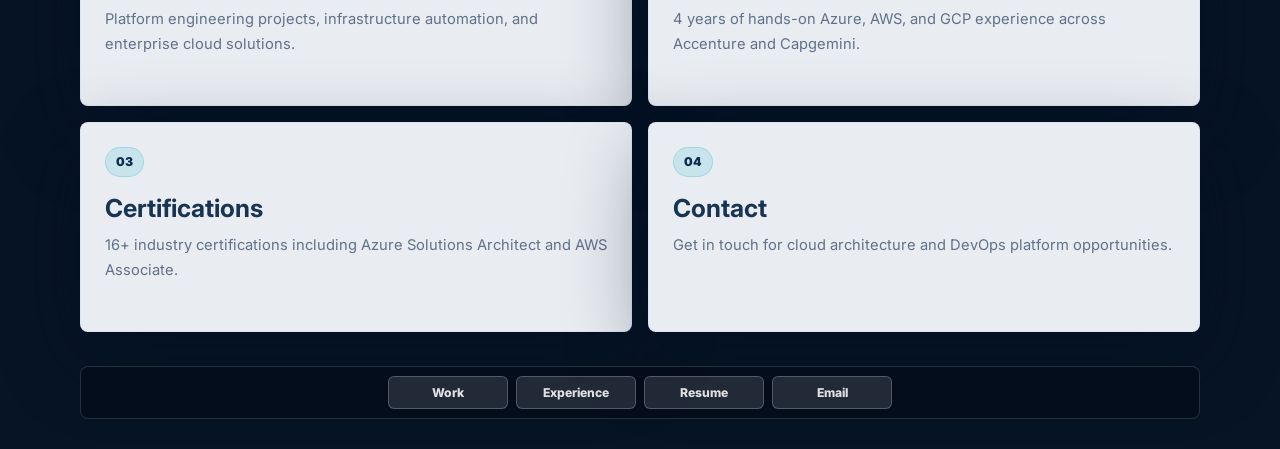
==== commit 4b4ae7bb: "Fix: Separate badges with working logos, fill homepage space - Certifications: Each cert now has dis" ====
--- a/index.html
+++ b/index.html
@@ -69,14 +69,18 @@
               <span>Platform</span>
             </div>
           </div>
-          <div class="platforms-info">
-            <div class="platform-item">
-              <strong>Primary</strong>
-              <span>Azure, AWS, GCP</span>
+          <div class="platforms-skill-box">
+            <div class="skill-group">
+              <h3>Cloud Platforms</h3>
+              <p>Azure • AWS • GCP</p>
             </div>
-            <div class="platform-item">
-              <strong>Focus</strong>
-              <span>IaC, CI/CD, Governance</span>
+            <div class="skill-group">
+              <h3>Core Skills</h3>
+              <p>IaC • CI/CD • Governance</p>
+            </div>
+            <div class="skill-group">
+              <h3>Specialization</h3>
+              <p>Platform Engineering • DevOps</p>
             </div>
           </div>
         </div>
--- a/styles.css
+++ b/styles.css
@@ -514,6 +514,29 @@
   color: rgba(244, 248, 255, 0.8);
 }
 
+.platforms-skill-box {
+  display: grid;
+  grid-template-columns: repeat(3, 1fr);
+  gap: 16px;
+  margin-top: 14px;
+  padding-top: 14px;
+  border-top: 1px solid rgba(213, 228, 244, 0.15);
+}
+
+.skill-group h3 {
+  font-size: 0.85rem;
+  text-transform: uppercase;
+  letter-spacing: 0.7px;
+  color: var(--blue);
+  margin-bottom: 6px;
+}
+
+.skill-group p {
+  font-size: 0.9rem;
+  color: rgba(244, 248, 255, 0.85);
+  line-height: 1.4;
+}
+
 .window-bar {
   display: grid;
   grid-template-columns: 1fr auto;
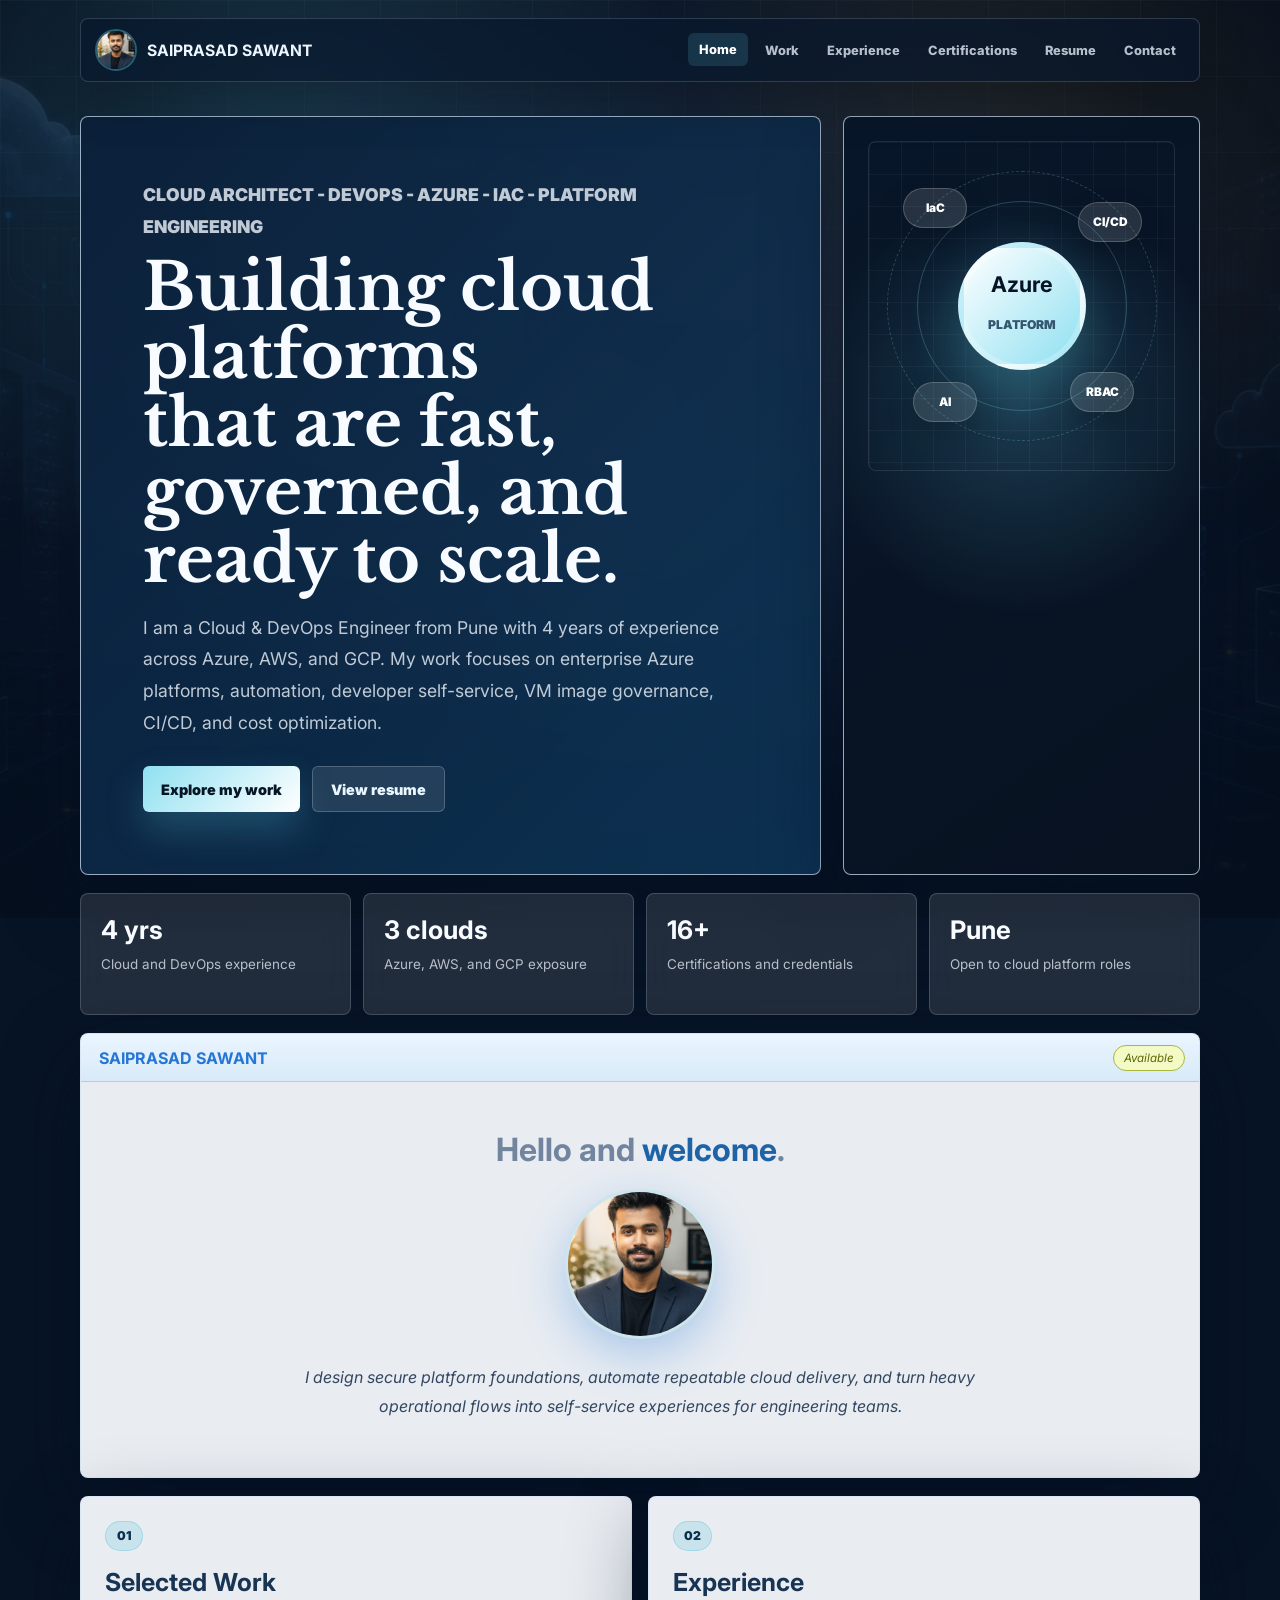
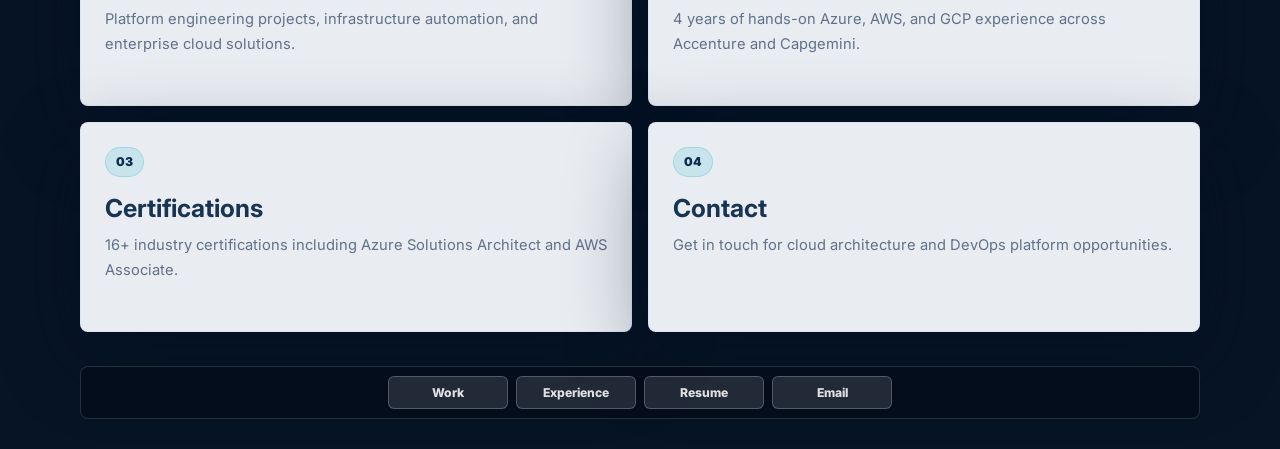
==== commit ae495d16: "Display ONLY actual certifications - AZ-140 first, remove fake certs, remove homepage skill box - AZ" ====
--- a/index.html
+++ b/index.html
@@ -67,20 +67,6 @@
             <div class="core-node">
               <strong>Azure</strong>
               <span>Platform</span>
-            </div>
-          </div>
-          <div class="platforms-skill-box">
-            <div class="skill-group">
-              <h3>Cloud Platforms</h3>
-              <p>Azure • AWS • GCP</p>
-            </div>
-            <div class="skill-group">
-              <h3>Core Skills</h3>
-              <p>IaC • CI/CD • Governance</p>
-            </div>
-            <div class="skill-group">
-              <h3>Specialization</h3>
-              <p>Platform Engineering • DevOps</p>
             </div>
           </div>
         </div>
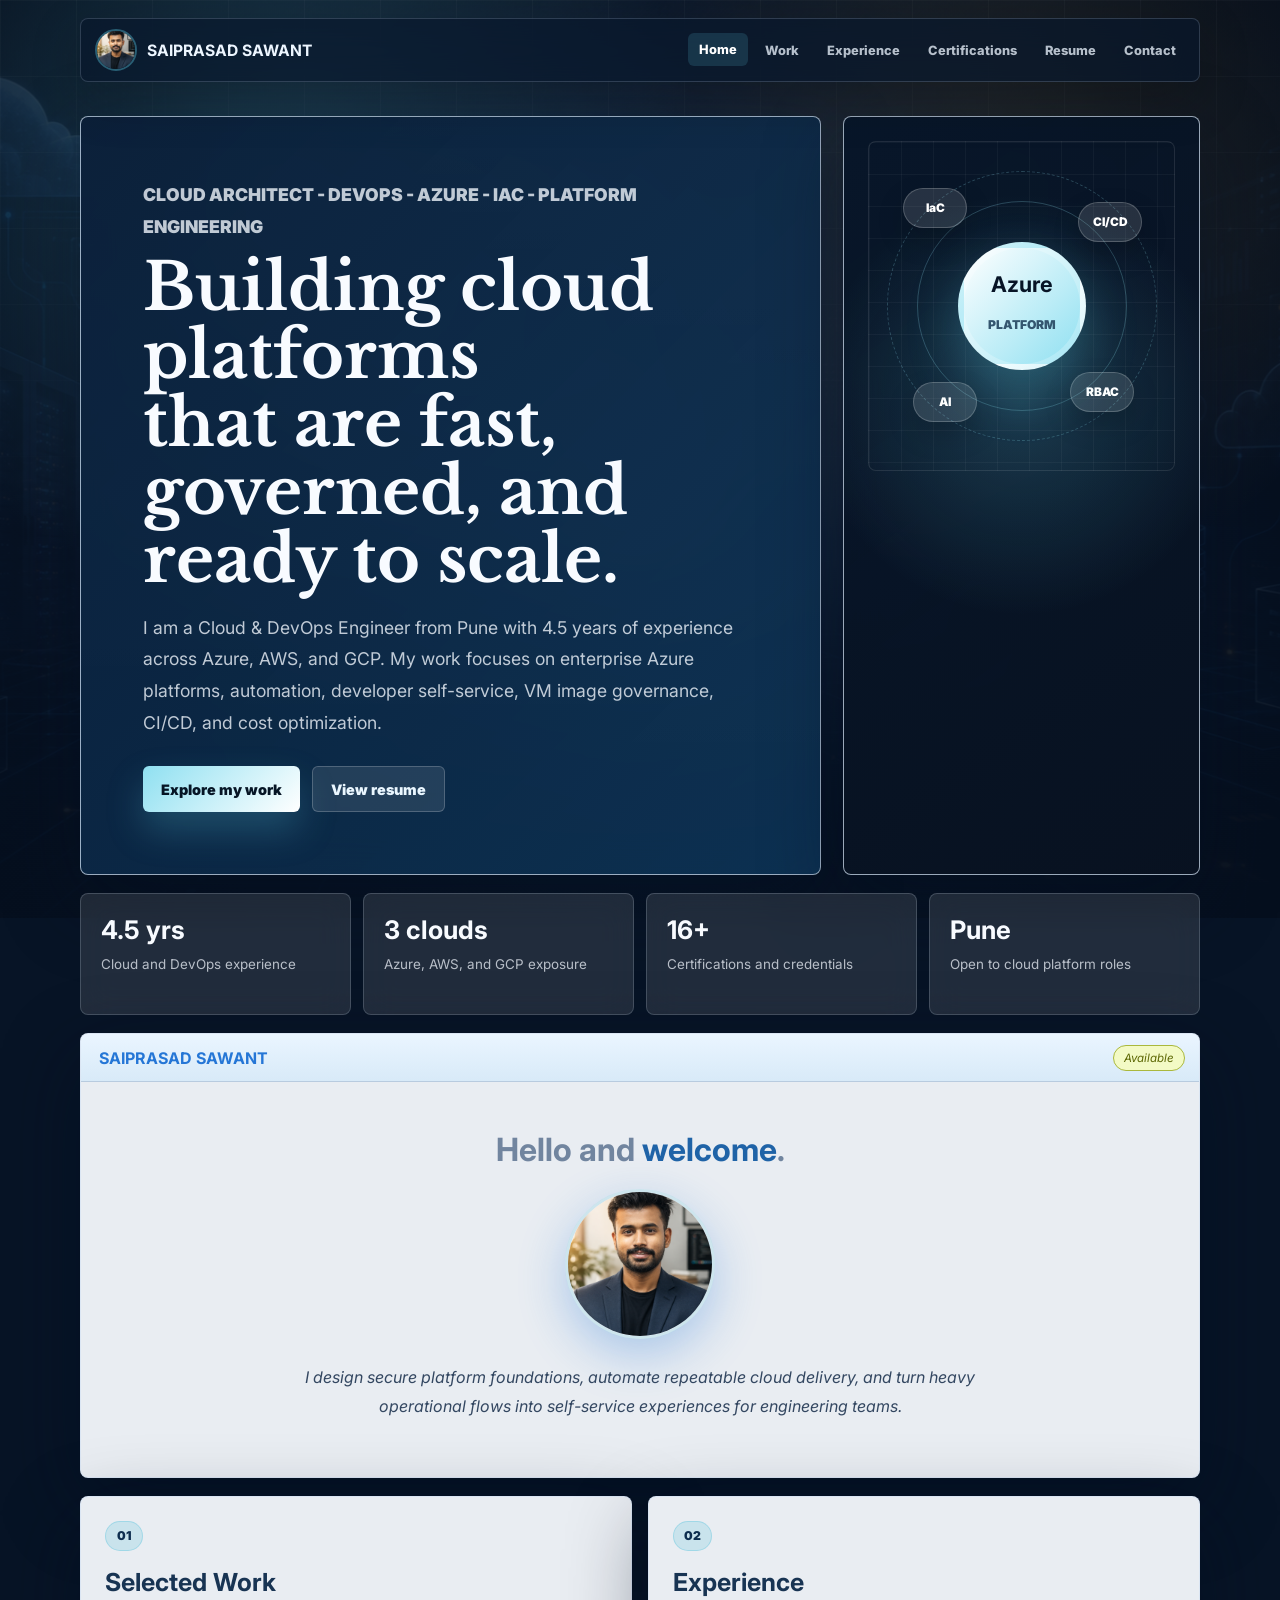
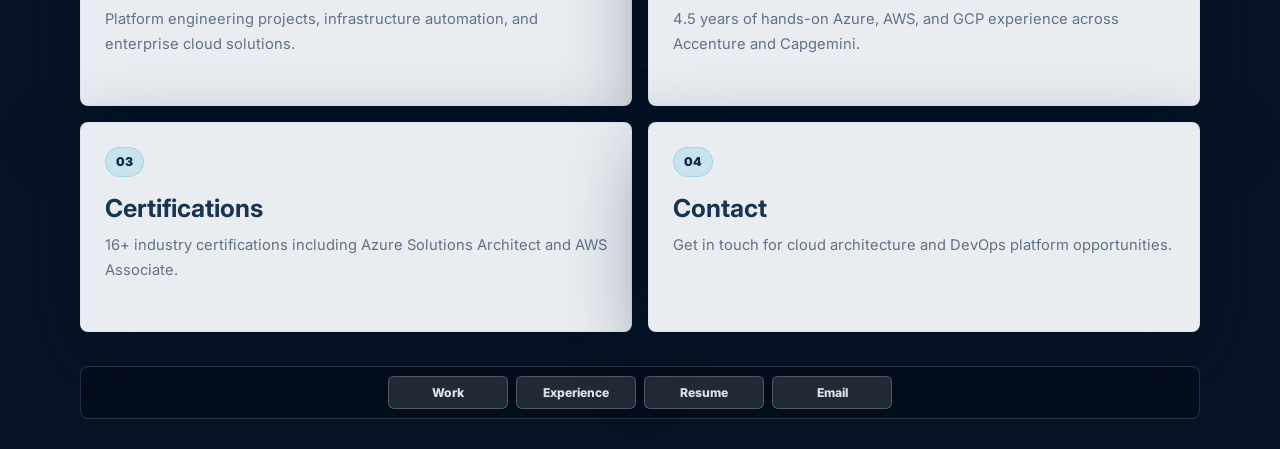
==== commit 59e9c65c: "Update experience from 4 to 4.5 years" ====
--- a/index.html
+++ b/index.html
@@ -46,7 +46,7 @@
           <p class="eyebrow">Cloud Architect - DevOps - Azure - IaC - Platform Engineering</p>
           <h1>Building cloud platforms that are fast, governed, and ready to scale.</h1>
           <p>
-            I am a Cloud & DevOps Engineer from Pune with 4 years of experience across Azure,
+            I am a Cloud & DevOps Engineer from Pune with 4.5 years of experience across Azure,
             AWS, and GCP. My work focuses on enterprise Azure platforms, automation, developer
             self-service, VM image governance, CI/CD, and cost optimization.
           </p>
@@ -74,7 +74,7 @@
 
       <section class="impact-strip reveal" aria-label="Profile summary">
         <div>
-          <strong>4 yrs</strong>
+          <strong>4.5 yrs</strong>
           <span>Cloud and DevOps experience</span>
         </div>
         <div>
@@ -115,7 +115,7 @@
         <a class="route-card" href="experience.html">
           <span>02</span>
           <h2>Experience</h2>
-          <p>4 years of hands-on Azure, AWS, and GCP experience across Accenture and Capgemini.</p>
+          <p>4.5 years of hands-on Azure, AWS, and GCP experience across Accenture and Capgemini.</p>
         </a>
         <a class="route-card" href="certifications.html">
           <span>03</span>
